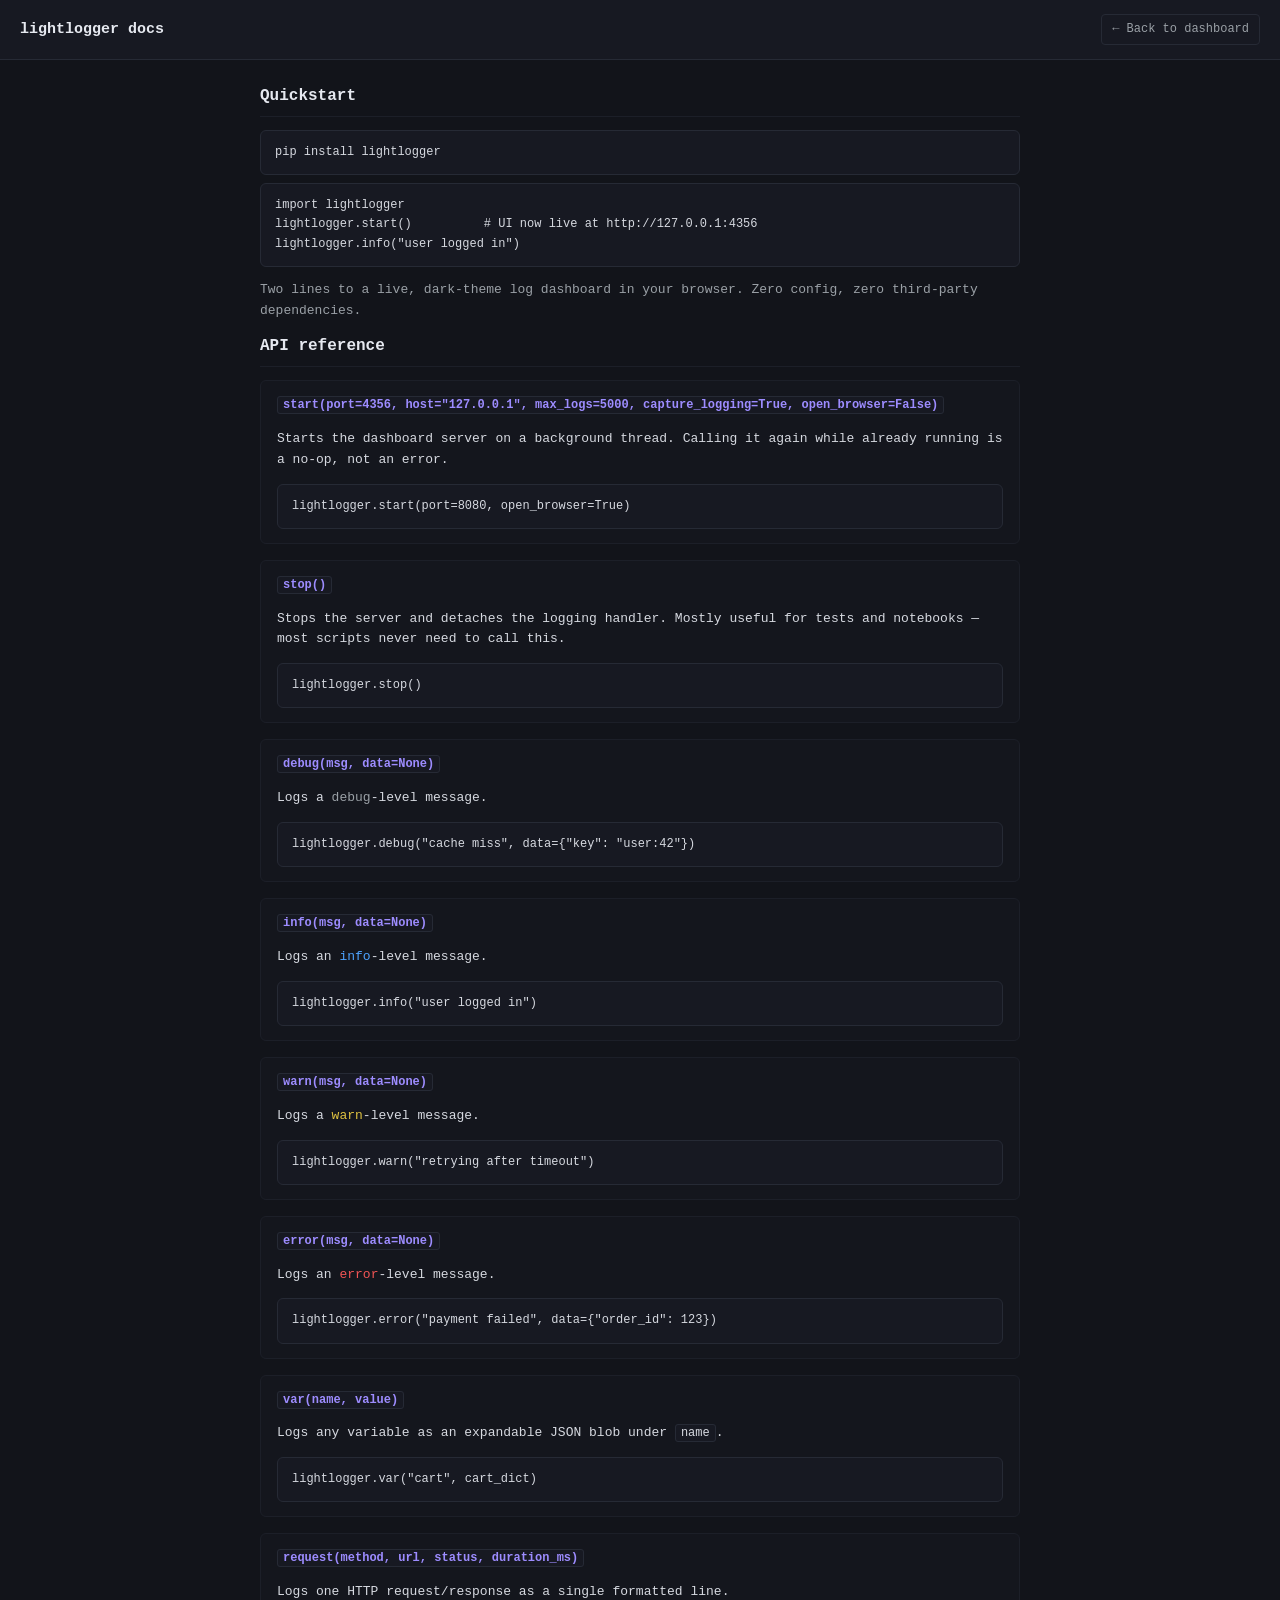
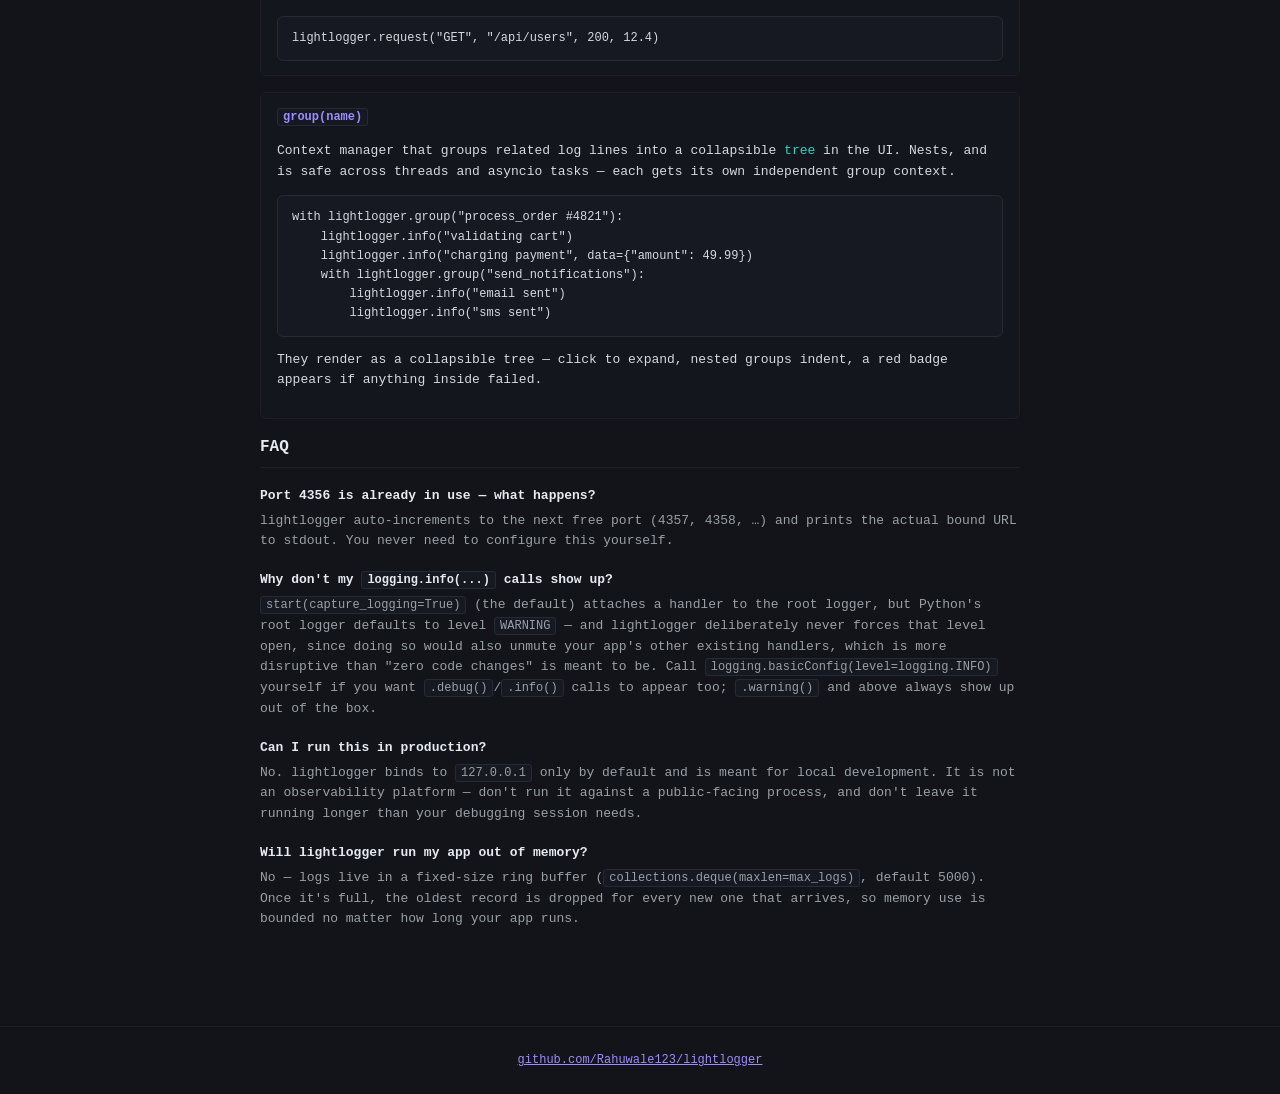
==== src/lightlogger/static/help.html @ e10a1bd6 "feat: built-in help + PyPI-ready metadata (phase 7.5, parts A+B) lightlogger.help() prints a full AP" ====
<!doctype html>
<html lang="en">
<head>
<meta charset="utf-8" />
<title>lightlogger docs</title>
<link rel="icon" type="image/svg+xml" href="data:image/svg+xml,%3Csvg xmlns='http://www.w3.org/2000/svg' viewBox='0 0 16 16'%3E%3Crect width='16' height='16' rx='3' fill='%23171922'/%3E%3Crect x='3' y='4' width='10' height='2' rx='1' fill='%234da3ff'/%3E%3Crect x='3' y='7' width='7' height='2' rx='1' fill='%234da3ff'/%3E%3Crect x='3' y='10' width='9' height='2' rx='1' fill='%234da3ff'/%3E%3C/svg%3E" />
<style>
  :root {
    --accent: #9d8cff;
    --group-accent: #2dd4bf;
    --debug: #9aa0a6;
    --info: #4da3ff;
    --warn: #e0c341;
    --error: #f05454;
  }
  html, body {
    margin: 0;
    padding: 0;
  }
  body {
    background: #12141a;
    color: #d6d9e0;
    font-family: ui-monospace, SFMono-Regular, "Courier New", monospace;
    line-height: 1.6;
  }
  header {
    display: flex;
    align-items: center;
    justify-content: space-between;
    gap: 12px;
    padding: 14px 20px;
    border-bottom: 1px solid #262a35;
    background: #171922;
    position: sticky;
    top: 0;
  }
  header h1 {
    margin: 0;
    font-size: 15px;
    font-weight: 600;
    color: #e6e9f0;
  }
  header a.home-link {
    color: #9aa0a6;
    text-decoration: none;
    font-size: 12px;
    border: 1px solid #262a35;
    padding: 5px 10px;
    border-radius: 4px;
    white-space: nowrap;
  }
  header a.home-link:hover {
    background: #1c1f28;
    color: #d6d9e0;
  }
  main {
    max-width: 760px;
    margin: 0 auto;
    padding: 24px 20px 80px;
  }
  h2 {
    color: #e6e9f0;
    font-size: 16px;
    border-bottom: 1px solid #1c1f28;
    padding-bottom: 6px;
    margin-top: 44px;
  }
  h2:first-of-type {
    margin-top: 0;
  }
  h3 {
    color: var(--accent);
    font-size: 13px;
    margin: 0 0 4px;
  }
  p {
    color: #d6d9e0;
    font-size: 13px;
  }
  code {
    background: #171922;
    border: 1px solid #262a35;
    border-radius: 3px;
    padding: 1px 5px;
    font-size: 12px;
  }
  pre {
    background: #171922;
    border: 1px solid #262a35;
    border-radius: 6px;
    padding: 12px 14px;
    overflow-x: auto;
    font-size: 12px;
    color: #d6d9e0;
    margin: 8px 0 0;
  }
  pre code {
    background: none;
    border: none;
    padding: 0;
  }
  .lede {
    color: #9aa0a6;
    font-size: 13px;
  }
  .fn-block {
    padding: 14px 16px;
    margin-bottom: 16px;
    border: 1px solid #1c1f28;
    border-radius: 6px;
    background: #14161d;
  }
  .level-debug { color: var(--debug); }
  .level-info  { color: var(--info); }
  .level-warn  { color: var(--warn); }
  .level-error { color: var(--error); }
  .group-name { color: var(--group-accent); }
  .faq dt {
    color: #e6e9f0;
    font-weight: 600;
    margin-top: 18px;
    font-size: 13px;
  }
  .faq dd {
    margin: 4px 0 0;
    color: #9aa0a6;
    font-size: 13px;
  }
  footer {
    text-align: center;
    color: #6b7280;
    font-size: 12px;
    padding: 24px 20px;
    border-top: 1px solid #1c1f28;
  }
  a {
    color: var(--accent);
  }
  a:hover {
    text-decoration: underline;
  }
</style>
</head>
<body>
<header>
  <h1>lightlogger docs</h1>
  <a class="home-link" href="/">&larr; Back to dashboard</a>
</header>
<main>

<section id="quickstart">
<h2>Quickstart</h2>
<pre><code>pip install lightlogger</code></pre>
<pre><code>import lightlogger
lightlogger.start()          # UI now live at http://127.0.0.1:4356
lightlogger.info("user logged in")</code></pre>
<p class="lede">Two lines to a live, dark-theme log dashboard in your browser. Zero config, zero third-party dependencies.</p>
</section>

<section id="api">
<h2>API reference</h2>

<div class="fn-block">
<h3><code>start(port=4356, host="127.0.0.1", max_logs=5000, capture_logging=True, open_browser=False)</code></h3>
<p>Starts the dashboard server on a background thread. Calling it again while already running is a no-op, not an error.</p>
<pre><code>lightlogger.start(port=8080, open_browser=True)</code></pre>
</div>

<div class="fn-block">
<h3><code>stop()</code></h3>
<p>Stops the server and detaches the logging handler. Mostly useful for tests and notebooks &mdash; most scripts never need to call this.</p>
<pre><code>lightlogger.stop()</code></pre>
</div>

<div class="fn-block">
<h3><code>debug(msg, data=None)</code></h3>
<p>Logs a <span class="level-debug">debug</span>-level message.</p>
<pre><code>lightlogger.debug("cache miss", data={"key": "user:42"})</code></pre>
</div>

<div class="fn-block">
<h3><code>info(msg, data=None)</code></h3>
<p>Logs an <span class="level-info">info</span>-level message.</p>
<pre><code>lightlogger.info("user logged in")</code></pre>
</div>

<div class="fn-block">
<h3><code>warn(msg, data=None)</code></h3>
<p>Logs a <span class="level-warn">warn</span>-level message.</p>
<pre><code>lightlogger.warn("retrying after timeout")</code></pre>
</div>

<div class="fn-block">
<h3><code>error(msg, data=None)</code></h3>
<p>Logs an <span class="level-error">error</span>-level message.</p>
<pre><code>lightlogger.error("payment failed", data={"order_id": 123})</code></pre>
</div>

<div class="fn-block">
<h3><code>var(name, value)</code></h3>
<p>Logs any variable as an expandable JSON blob under <code>name</code>.</p>
<pre><code>lightlogger.var("cart", cart_dict)</code></pre>
</div>

<div class="fn-block">
<h3><code>request(method, url, status, duration_ms)</code></h3>
<p>Logs one HTTP request/response as a single formatted line.</p>
<pre><code>lightlogger.request("GET", "/api/users", 200, 12.4)</code></pre>
</div>

<div class="fn-block">
<h3><code>group(name)</code></h3>
<p>Context manager that groups related log lines into a collapsible <span class="group-name">tree</span> in the UI. Nests, and is safe across threads and asyncio tasks &mdash; each gets its own independent group context.</p>
<pre><code>with lightlogger.group("process_order #4821"):
    lightlogger.info("validating cart")
    lightlogger.info("charging payment", data={"amount": 49.99})
    with lightlogger.group("send_notifications"):
        lightlogger.info("email sent")
        lightlogger.info("sms sent")</code></pre>
<p>They render as a collapsible tree &mdash; click to expand, nested groups indent, a red badge appears if anything inside failed.</p>
</div>

</section>

<section id="faq">
<h2>FAQ</h2>
<dl class="faq">
  <dt>Port 4356 is already in use &mdash; what happens?</dt>
  <dd>lightlogger auto-increments to the next free port (4357, 4358, &hellip;) and prints the actual bound URL to stdout. You never need to configure this yourself.</dd>

  <dt>Why don't my <code>logging.info(...)</code> calls show up?</dt>
  <dd><code>start(capture_logging=True)</code> (the default) attaches a handler to the root logger, but Python's root logger defaults to level <code>WARNING</code> &mdash; and lightlogger deliberately never forces that level open, since doing so would also unmute your app's other existing handlers, which is more disruptive than "zero code changes" is meant to be. Call <code>logging.basicConfig(level=logging.INFO)</code> yourself if you want <code>.debug()</code>/<code>.info()</code> calls to appear too; <code>.warning()</code> and above always show up out of the box.</dd>

  <dt>Can I run this in production?</dt>
  <dd>No. lightlogger binds to <code>127.0.0.1</code> only by default and is meant for local development. It is not an observability platform &mdash; don't run it against a public-facing process, and don't leave it running longer than your debugging session needs.</dd>

  <dt>Will lightlogger run my app out of memory?</dt>
  <dd>No &mdash; logs live in a fixed-size ring buffer (<code>collections.deque(maxlen=max_logs)</code>, default 5000). Once it's full, the oldest record is dropped for every new one that arrives, so memory use is bounded no matter how long your app runs.</dd>
</dl>
</section>

</main>
<footer>
  <a href="https://github.com/Rahuwale123/lightlogger">github.com/Rahuwale123/lightlogger</a>
</footer>
</body>
</html>
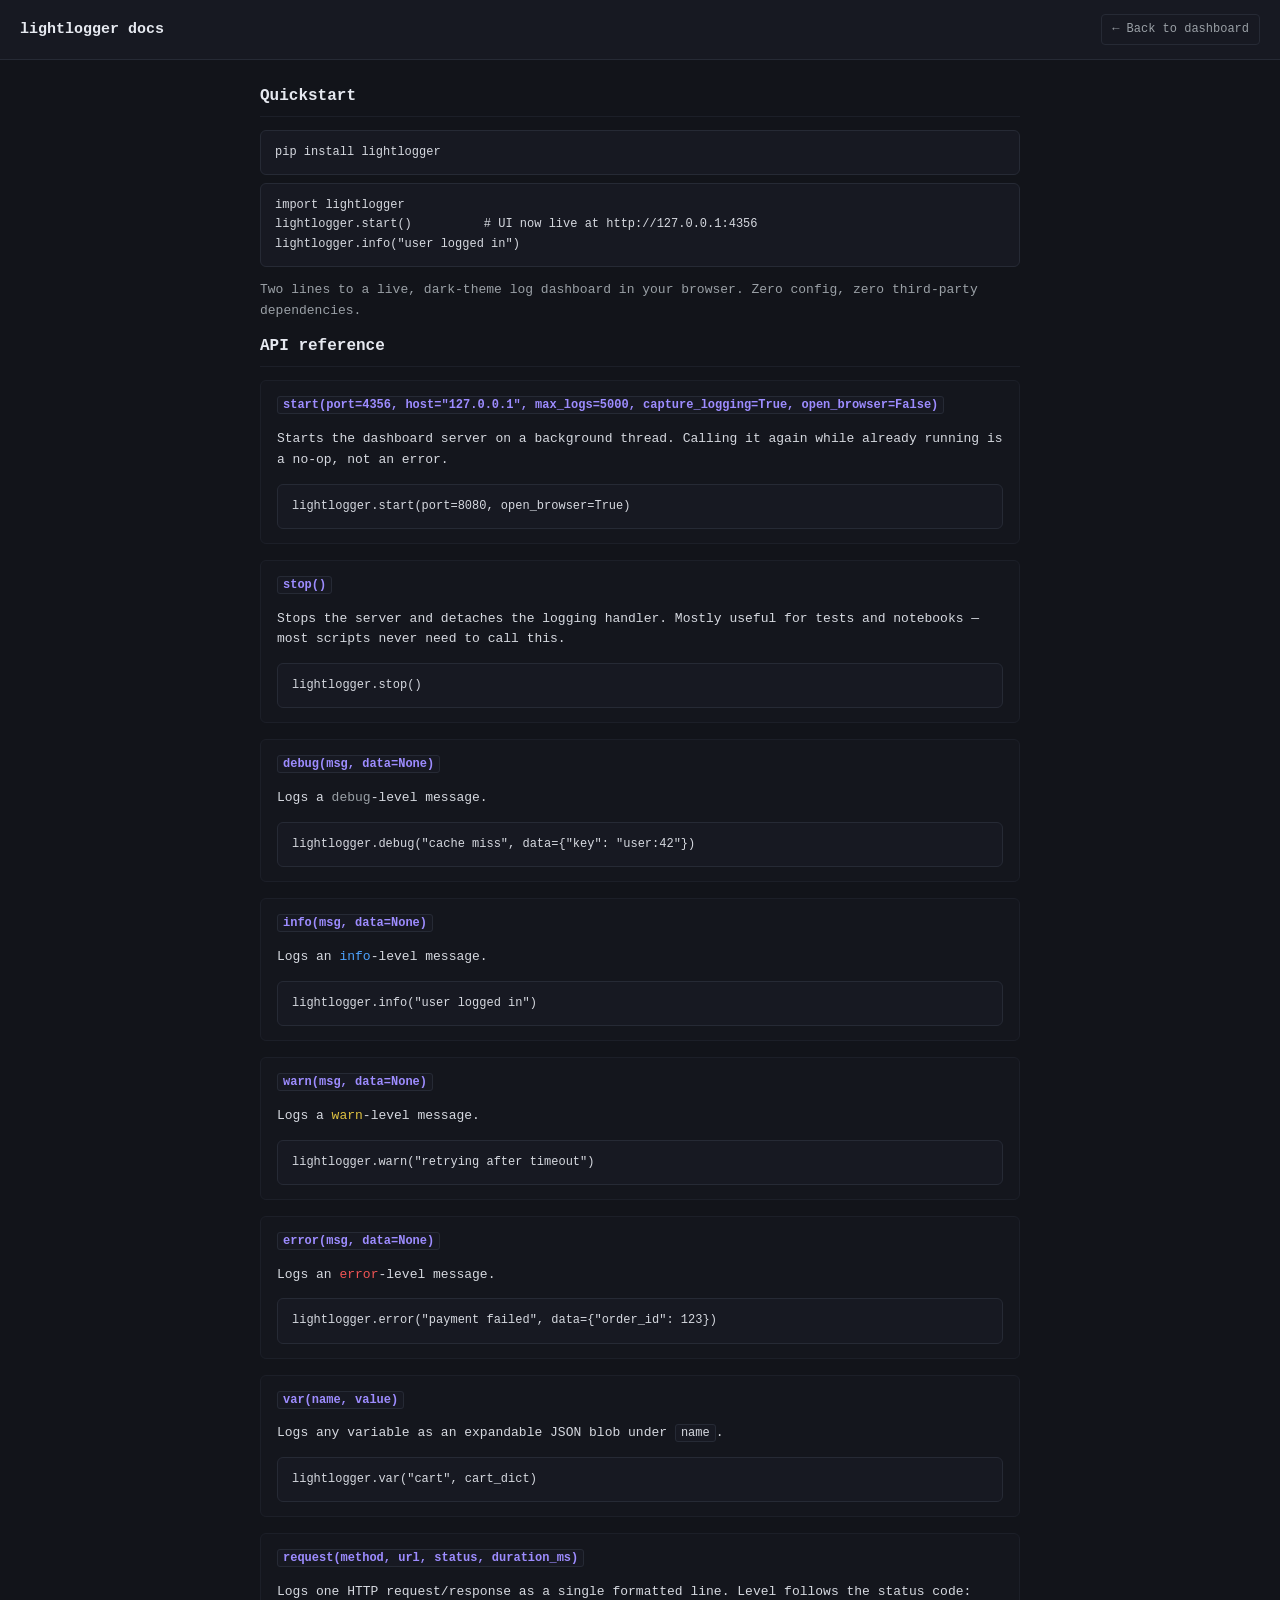
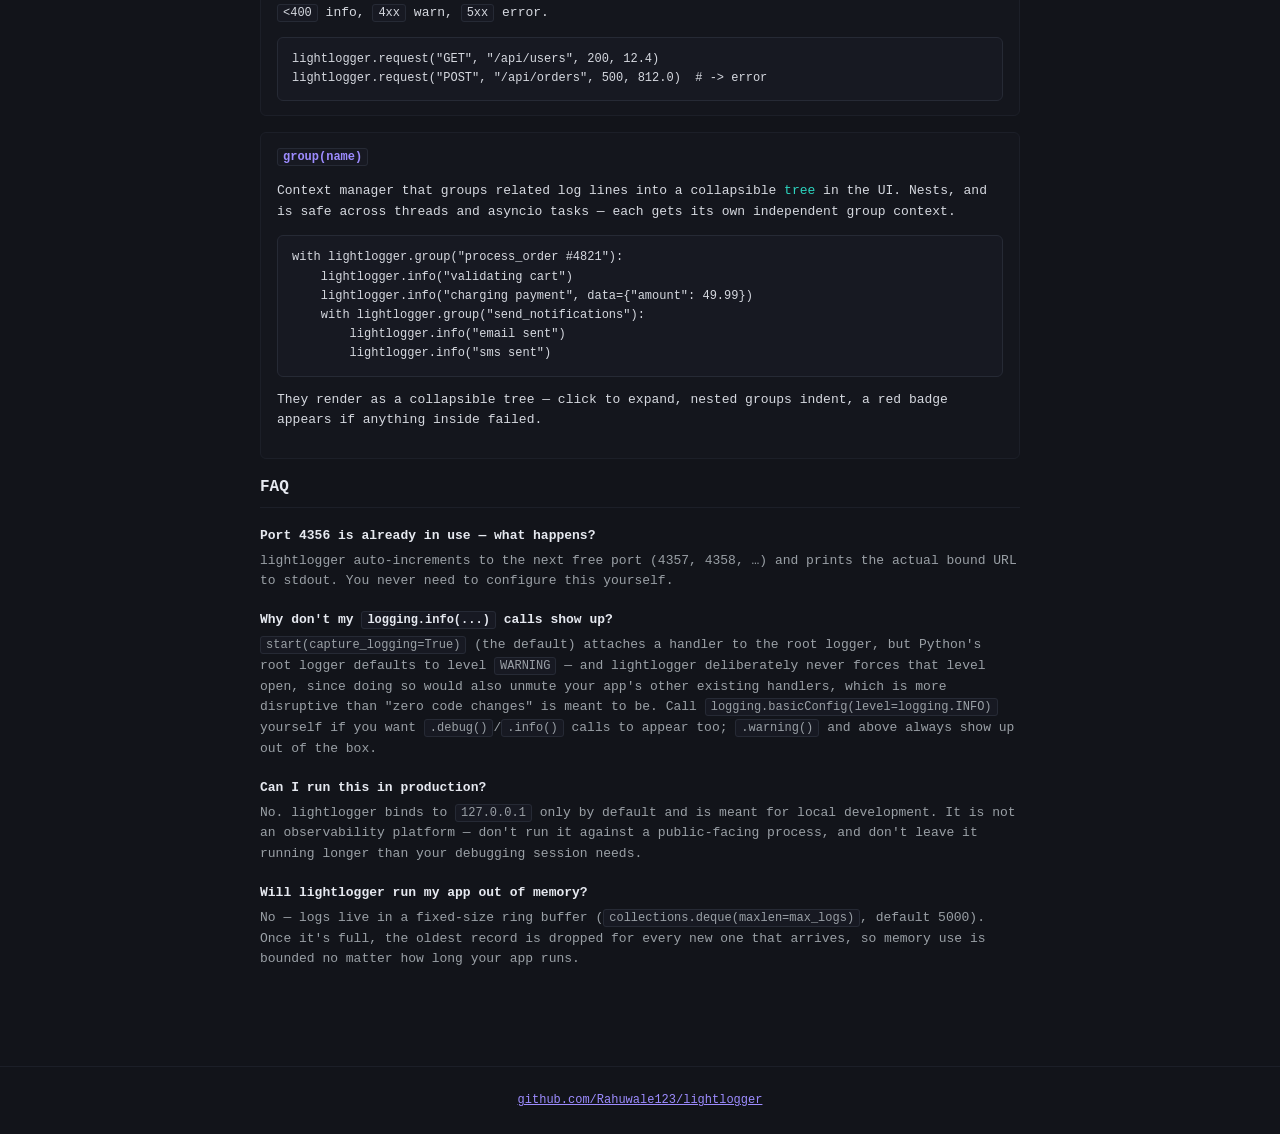
==== commit ccacd598: "fix: request() derives level from status code; complete API reference (0.1.1) request() now logs at " ====
--- a/src/lightlogger/static/help.html
+++ b/src/lightlogger/static/help.html
@@ -204,8 +204,9 @@
 
 <div class="fn-block">
 <h3><code>request(method, url, status, duration_ms)</code></h3>
-<p>Logs one HTTP request/response as a single formatted line.</p>
-<pre><code>lightlogger.request("GET", "/api/users", 200, 12.4)</code></pre>
+<p>Logs one HTTP request/response as a single formatted line. Level follows the status code: <code>&lt;400</code> info, <code>4xx</code> warn, <code>5xx</code> error.</p>
+<pre><code>lightlogger.request("GET", "/api/users", 200, 12.4)
+lightlogger.request("POST", "/api/orders", 500, 812.0)  # -&gt; error</code></pre>
 </div>
 
 <div class="fn-block">
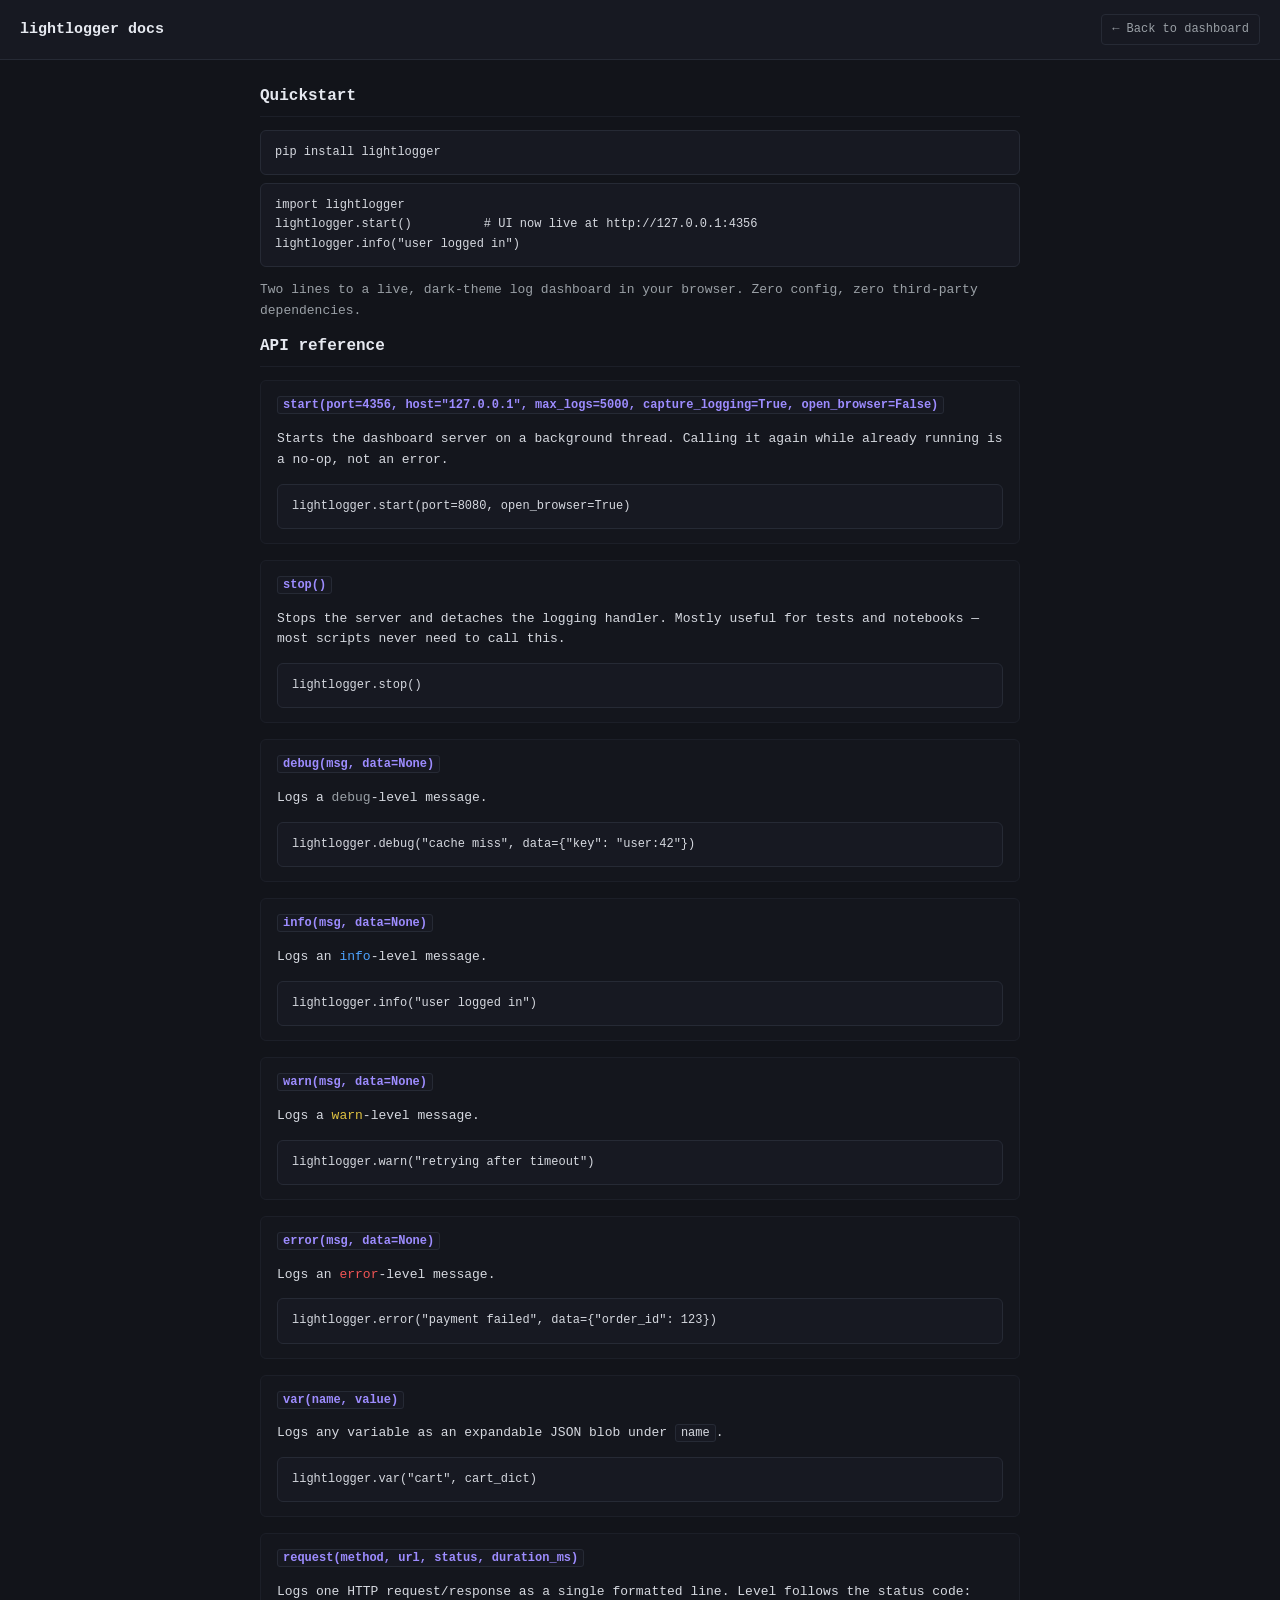
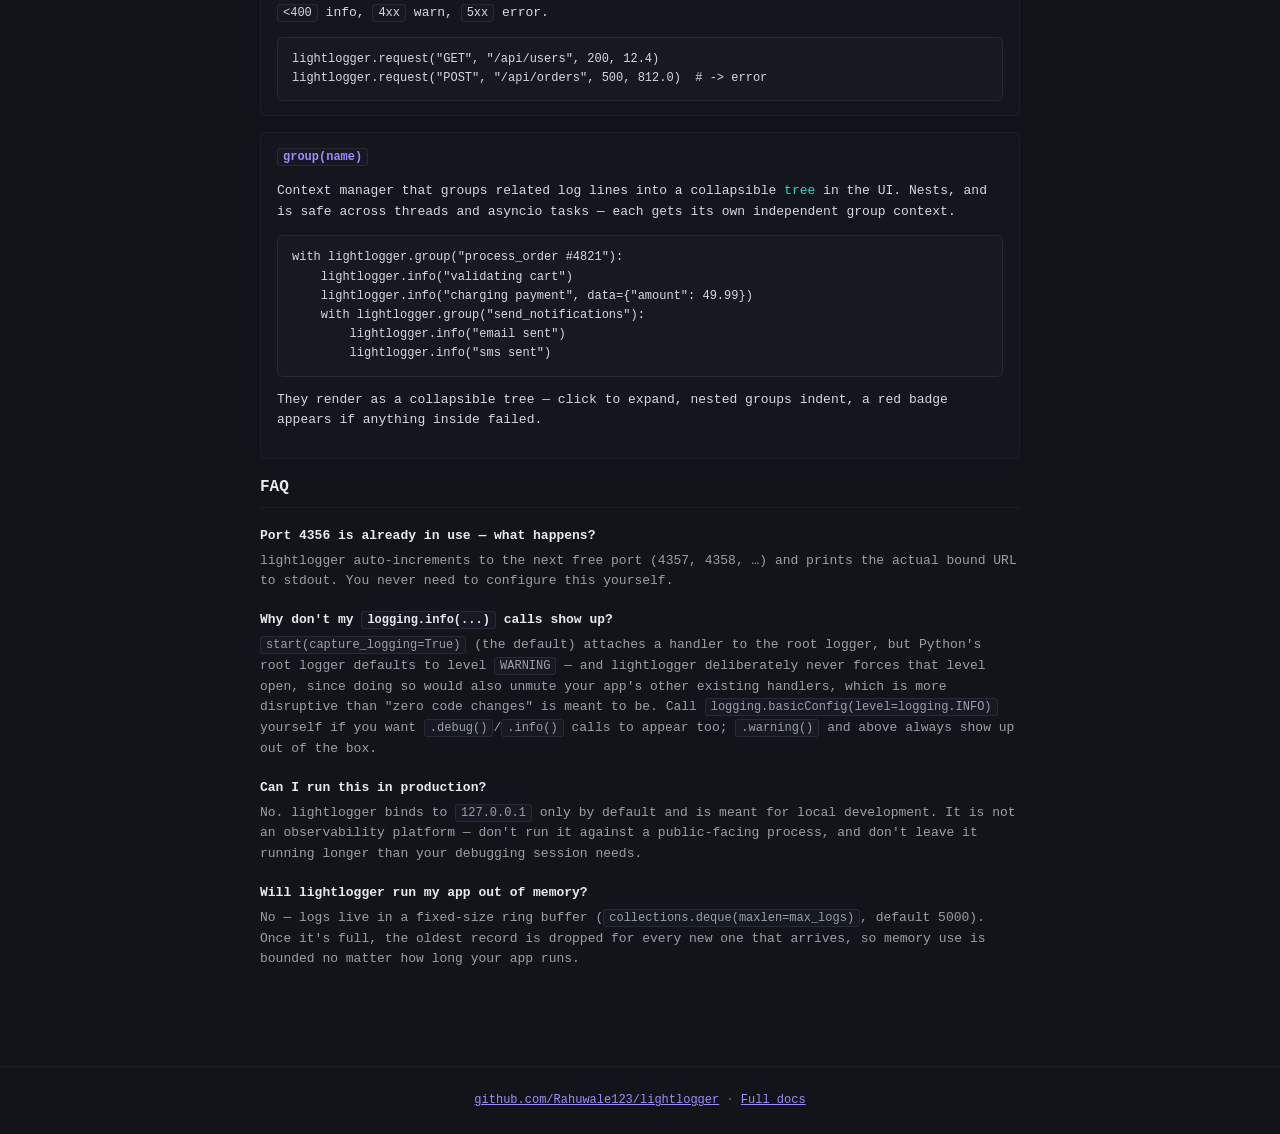
==== commit 28f8a035: "docs: GitHub Pages docs site (discoverability, part C) Hand-written static site under docs/ - same d" ====
--- a/src/lightlogger/static/help.html
+++ b/src/lightlogger/static/help.html
@@ -243,6 +243,8 @@
 </main>
 <footer>
   <a href="https://github.com/Rahuwale123/lightlogger">github.com/Rahuwale123/lightlogger</a>
+  &middot;
+  <a href="https://rahuwale123.github.io/lightlogger/">Full docs</a>
 </footer>
 </body>
 </html>
